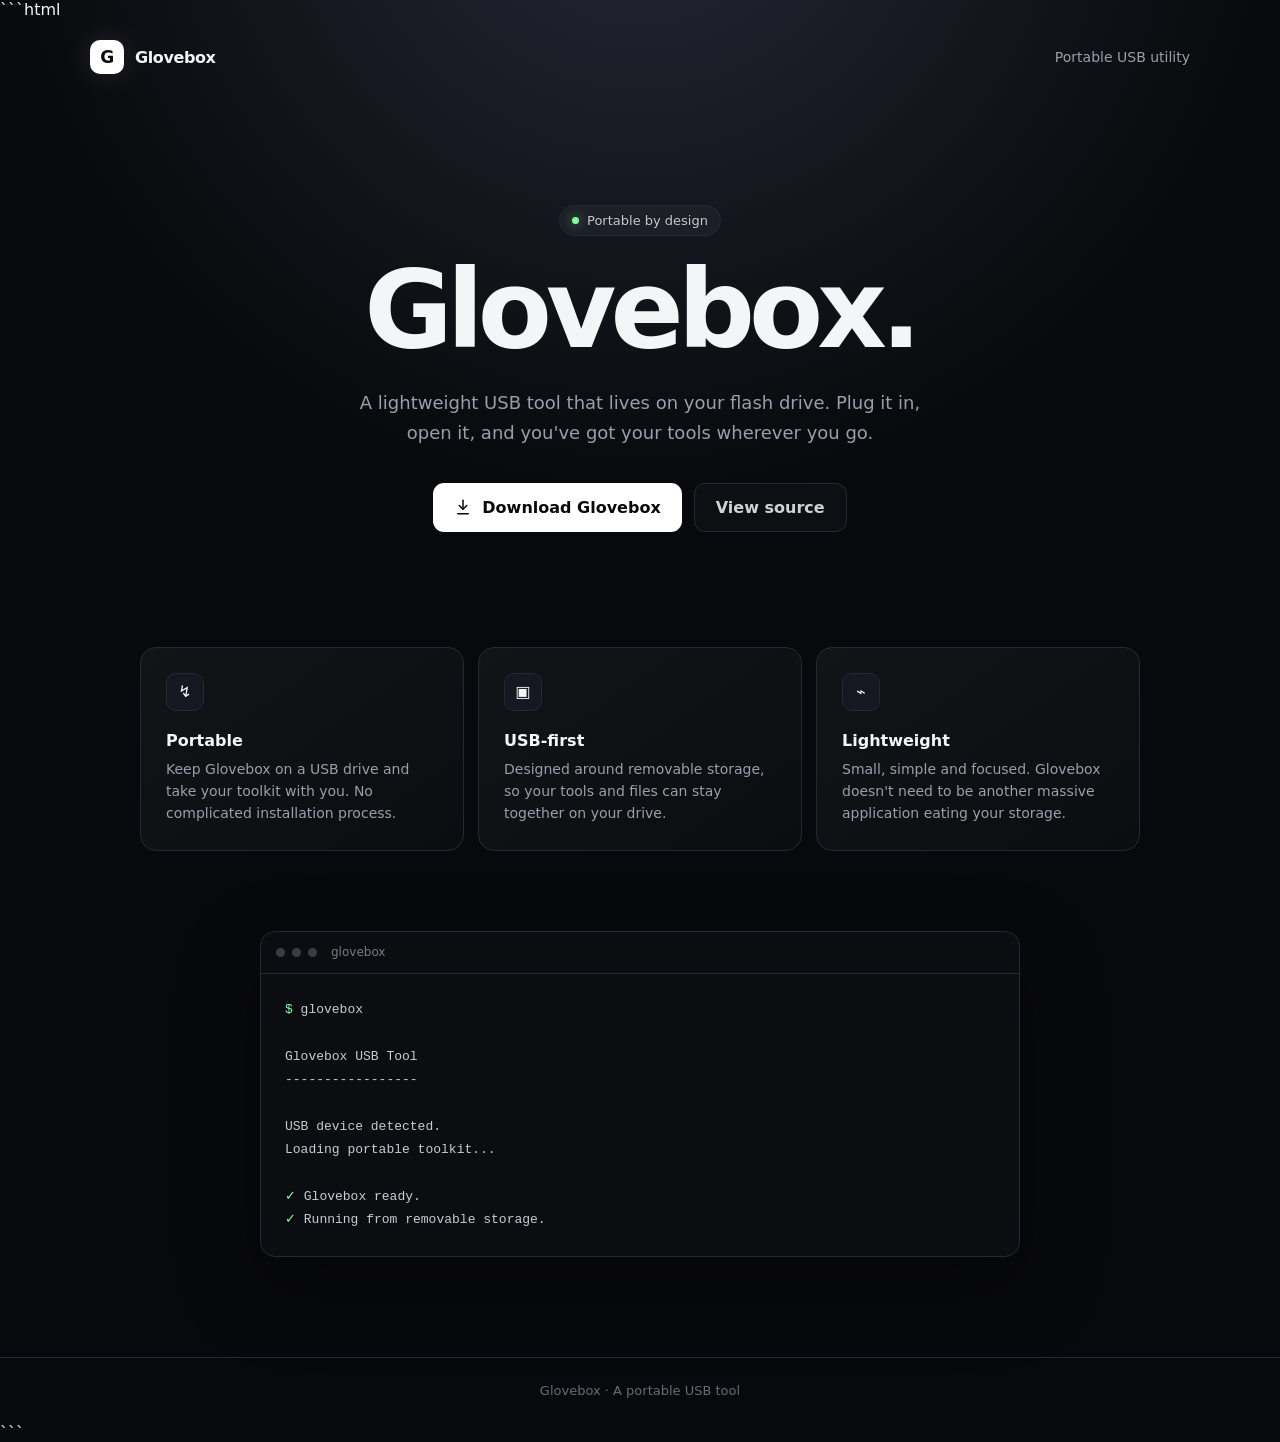
==== index.html @ 4ada73f4 "Add initial index.html for Glovebox USB Tool This is the initial commit of the index.html file, whic" ====
```html
<!DOCTYPE html>
<html lang="en">
<head>
<meta charset="UTF-8">
<meta name="viewport" content="width=device-width, initial-scale=1.0">

<title>Glovebox — USB Tool</title>
<meta name="description" content="Glovebox is a portable USB tool built to run directly from your flash drive.">

<style>
    * {
        box-sizing: border-box;
        margin: 0;
        padding: 0;
    }

    :root {
        --bg: #08090c;
        --panel: #101218;
        --panel2: #151821;
        --border: #252936;
        --text: #f4f5f7;
        --muted: #9a9fac;
        --accent: #ffffff;
    }

    body {
        min-height: 100vh;
        background:
            radial-gradient(circle at 50% -10%, #252936 0%, transparent 38%),
            var(--bg);
        color: var(--text);
        font-family: Inter, ui-sans-serif, system-ui, -apple-system, BlinkMacSystemFont, "Segoe UI", sans-serif;
        overflow-x: hidden;
    }

    a {
        color: inherit;
        text-decoration: none;
    }

    .nav {
        width: min(1100px, calc(100% - 40px));
        margin: 0 auto;
        height: 76px;
        display: flex;
        align-items: center;
        justify-content: space-between;
    }

    .brand {
        display: flex;
        align-items: center;
        gap: 11px;
        font-weight: 750;
        letter-spacing: -0.4px;
    }

    .logo {
        width: 34px;
        height: 34px;
        border-radius: 10px;
        background: #fff;
        color: #090a0d;
        display: grid;
        place-items: center;
        font-size: 17px;
        font-weight: 900;
        box-shadow: 0 0 30px rgba(255,255,255,.12);
    }

    .nav-right {
        color: var(--muted);
        font-size: 14px;
    }

    .hero {
        width: min(900px, calc(100% - 40px));
        margin: 110px auto 0;
        text-align: center;
    }

    .badge {
        display: inline-flex;
        align-items: center;
        gap: 8px;
        padding: 7px 12px;
        border: 1px solid var(--border);
        background: rgba(255,255,255,.035);
        border-radius: 999px;
        color: #c5c7ce;
        font-size: 13px;
        margin-bottom: 25px;
    }

    .dot {
        width: 7px;
        height: 7px;
        background: #7dff9c;
        border-radius: 50%;
        box-shadow: 0 0 12px rgba(125,255,156,.6);
    }

    h1 {
        font-size: clamp(58px, 10vw, 108px);
        line-height: .9;
        letter-spacing: -6px;
        font-weight: 850;
    }

    .subtitle {
        max-width: 610px;
        margin: 30px auto 0;
        color: var(--muted);
        font-size: 18px;
        line-height: 1.65;
    }

    .actions {
        display: flex;
        justify-content: center;
        gap: 12px;
        margin-top: 35px;
        flex-wrap: wrap;
    }

    .download {
        display: inline-flex;
        align-items: center;
        gap: 10px;
        background: white;
        color: #08090c;
        padding: 14px 21px;
        border-radius: 11px;
        font-weight: 750;
        transition: .2s ease;
    }

    .download:hover {
        transform: translateY(-2px);
        box-shadow: 0 12px 35px rgba(255,255,255,.12);
    }

    .download svg {
        width: 18px;
        height: 18px;
    }

    .github {
        padding: 14px 21px;
        border: 1px solid var(--border);
        background: rgba(255,255,255,.025);
        border-radius: 11px;
        color: #d0d2d8;
        font-weight: 650;
        transition: .2s ease;
    }

    .github:hover {
        background: rgba(255,255,255,.06);
    }

    .info {
        width: min(1000px, calc(100% - 40px));
        margin: 115px auto 80px;
        display: grid;
        grid-template-columns: repeat(3, 1fr);
        gap: 14px;
    }

    .card {
        border: 1px solid var(--border);
        background: linear-gradient(145deg, rgba(255,255,255,.045), rgba(255,255,255,.015));
        border-radius: 16px;
        padding: 25px;
        text-align: left;
    }

    .icon {
        width: 38px;
        height: 38px;
        border-radius: 10px;
        background: var(--panel2);
        border: 1px solid var(--border);
        display: grid;
        place-items: center;
        margin-bottom: 20px;
    }

    .card h3 {
        font-size: 16px;
        margin-bottom: 8px;
    }

    .card p {
        color: var(--muted);
        font-size: 14px;
        line-height: 1.6;
    }

    .terminal {
        width: min(760px, calc(100% - 40px));
        margin: 0 auto 100px;
        border: 1px solid var(--border);
        background: #0b0d11;
        border-radius: 15px;
        overflow: hidden;
        box-shadow: 0 30px 80px rgba(0,0,0,.35);
    }

    .terminal-top {
        height: 42px;
        border-bottom: 1px solid var(--border);
        display: flex;
        align-items: center;
        gap: 7px;
        padding: 0 15px;
    }

    .terminal-dot {
        width: 9px;
        height: 9px;
        border-radius: 50%;
        background: #3a3d46;
    }

    .terminal-title {
        margin-left: 7px;
        color: #777b86;
        font-size: 12px;
    }

    pre {
        padding: 24px;
        color: #c9ccd3;
        font-family: "SFMono-Regular", Consolas, monospace;
        font-size: 13px;
        line-height: 1.8;
        overflow-x: auto;
    }

    .green {
        color: #8affaa;
    }

    footer {
        border-top: 1px solid var(--border);
        padding: 25px 20px;
        color: #686c77;
        font-size: 13px;
        text-align: center;
    }

    @media (max-width: 700px) {
        .hero {
            margin-top: 75px;
        }

        h1 {
            letter-spacing: -4px;
        }

        .subtitle {
            font-size: 16px;
        }

        .info {
            grid-template-columns: 1fr;
            margin-top: 80px;
        }

        .nav-right {
            display: none;
        }
    }
</style>
</head>

<body>

<nav class="nav">
    <a class="brand" href="/">
        <div class="logo">G</div>
        <span>Glovebox</span>
    </a>

    <div class="nav-right">
        Portable USB utility
    </div>
</nav>

<main>

    <section class="hero">

        <div class="badge">
            <span class="dot"></span>
            Portable by design
        </div>

        <h1>Glovebox.</h1>

        <p class="subtitle">
            A lightweight USB tool that lives on your flash drive.
            Plug it in, open it, and you've got your tools wherever you go.
        </p>

        <div class="actions">
            <a class="download" href="glovebox.zip" download>
                <svg viewBox="0 0 24 24" fill="none" stroke="currentColor"
                     stroke-width="2" stroke-linecap="round" stroke-linejoin="round">
                    <path d="M12 3v12"></path>
                    <path d="m7 10 5 5 5-5"></path>
                    <path d="M5 21h14"></path>
                </svg>
                Download Glovebox
            </a>

            <a class="github" href="#">
                View source
            </a>
        </div>

    </section>

    <section class="info">

        <div class="card">
            <div class="icon">↯</div>
            <h3>Portable</h3>
            <p>
                Keep Glovebox on a USB drive and take your toolkit with you.
                No complicated installation process.
            </p>
        </div>

        <div class="card">
            <div class="icon">▣</div>
            <h3>USB-first</h3>
            <p>
                Designed around removable storage, so your tools and files
                can stay together on your drive.
            </p>
        </div>

        <div class="card">
            <div class="icon">⌁</div>
            <h3>Lightweight</h3>
            <p>
                Small, simple and focused. Glovebox doesn't need to be
                another massive application eating your storage.
            </p>
        </div>

    </section>

    <section class="terminal">

        <div class="terminal-top">
            <span class="terminal-dot"></span>
            <span class="terminal-dot"></span>
            <span class="terminal-dot"></span>
            <span class="terminal-title">glovebox</span>
        </div>

        <pre><span class="green">$</span> glovebox

Glovebox USB Tool
-----------------

USB device detected.
Loading portable toolkit...

<span class="green">✓</span> Glovebox ready.
<span class="green">✓</span> Running from removable storage.</pre>

    </section>

</main>

<footer>
    Glovebox · A portable USB tool
</footer>

</body>
</html>
```
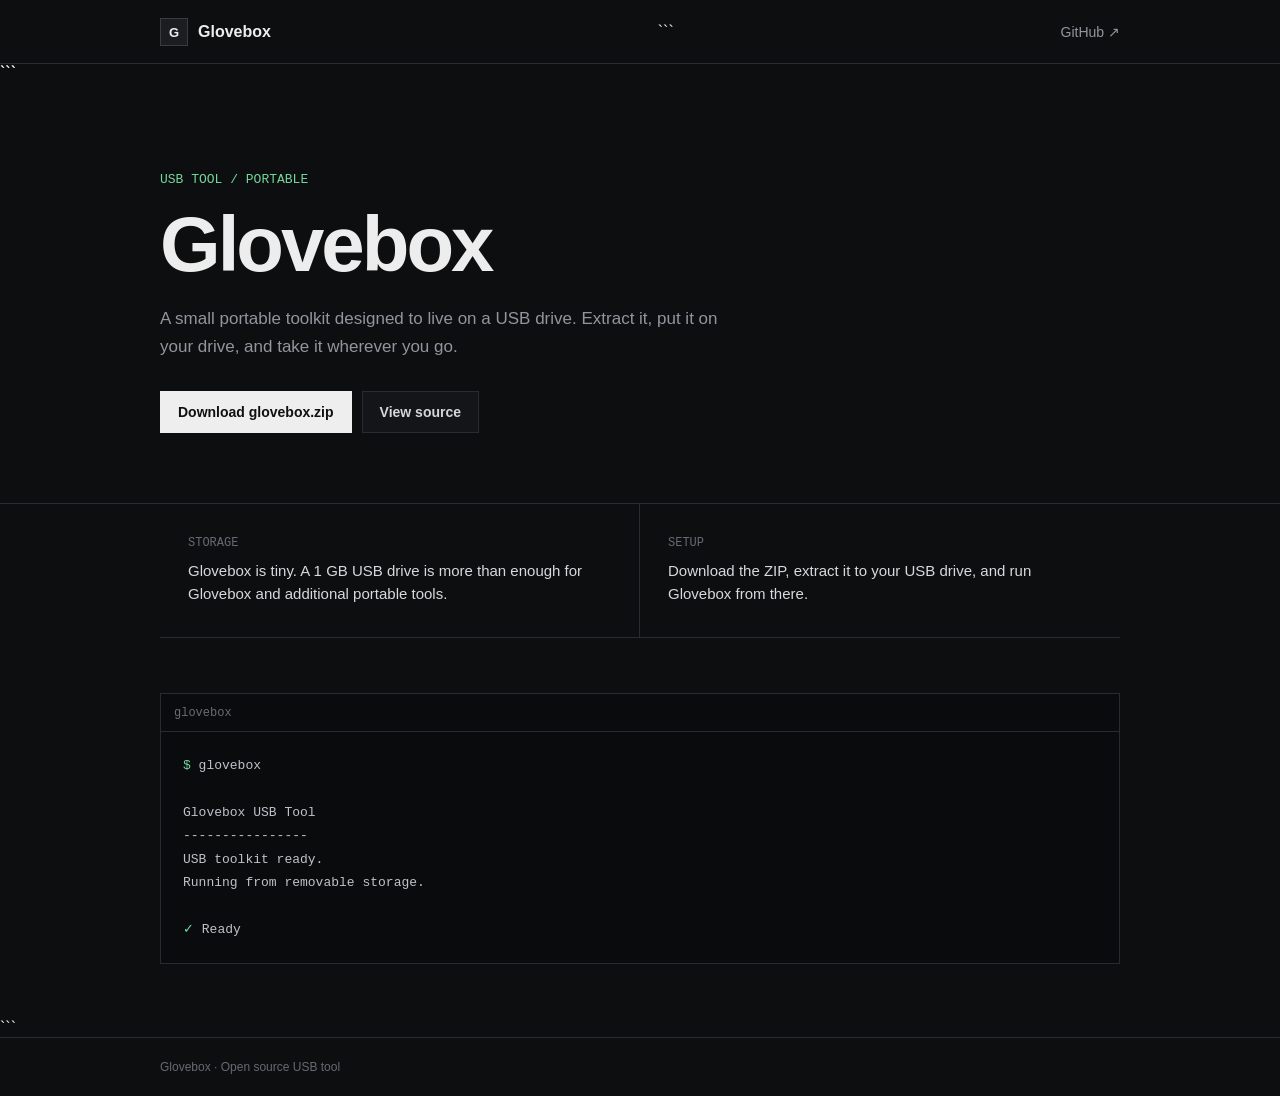
==== commit 7c3fd7d4: "Refactor index.html for improved structure and styling" ====
--- a/index.html
+++ b/index.html
@@ -1,12 +1,12 @@
-```html
 <!DOCTYPE html>
+
 <html lang="en">
 <head>
 <meta charset="UTF-8">
 <meta name="viewport" content="width=device-width, initial-scale=1.0">
 
 <title>Glovebox — USB Tool</title>
-<meta name="description" content="Glovebox is a portable USB tool built to run directly from your flash drive.">
+<meta name="description" content="Glovebox is a portable USB tool designed to run from a flash drive.">
 
 <style>
     * {
@@ -16,23 +16,20 @@
     }
 
     :root {
-        --bg: #08090c;
-        --panel: #101218;
-        --panel2: #151821;
-        --border: #252936;
-        --text: #f4f5f7;
-        --muted: #9a9fac;
-        --accent: #ffffff;
+        --bg: #0d0e10;
+        --surface: #141518;
+        --surface-hover: #191b1f;
+        --border: #292b30;
+        --text: #ededed;
+        --muted: #92959c;
+        --green: #75d69a;
     }
 
     body {
+        background: var(--bg);
+        color: var(--text);
+        font-family: -apple-system, BlinkMacSystemFont, "Segoe UI", Arial, sans-serif;
         min-height: 100vh;
-        background:
-            radial-gradient(circle at 50% -10%, #252936 0%, transparent 38%),
-            var(--bg);
-        color: var(--text);
-        font-family: Inter, ui-sans-serif, system-ui, -apple-system, BlinkMacSystemFont, "Segoe UI", sans-serif;
-        overflow-x: hidden;
     }
 
     a {
@@ -40,10 +37,18 @@
         text-decoration: none;
     }
 
+    .container {
+        width: min(960px, calc(100% - 40px));
+        margin: auto;
+    }
+
+    header {
+        height: 64px;
+        border-bottom: 1px solid var(--border);
+    }
+
     .nav {
-        width: min(1100px, calc(100% - 40px));
-        margin: 0 auto;
-        height: 76px;
+        height: 64px;
         display: flex;
         align-items: center;
         justify-content: space-between;
@@ -52,337 +57,307 @@
     .brand {
         display: flex;
         align-items: center;
-        gap: 11px;
-        font-weight: 750;
-        letter-spacing: -0.4px;
-    }
-
-    .logo {
-        width: 34px;
-        height: 34px;
-        border-radius: 10px;
-        background: #fff;
-        color: #090a0d;
+        gap: 10px;
+        font-weight: 700;
+        font-size: 16px;
+    }
+
+    .brand-icon {
+        width: 28px;
+        height: 28px;
+        border: 1px solid #3a3c42;
+        background: #1b1d21;
         display: grid;
         place-items: center;
-        font-size: 17px;
-        font-weight: 900;
-        box-shadow: 0 0 30px rgba(255,255,255,.12);
-    }
-
-    .nav-right {
+        font-size: 13px;
+        font-weight: 800;
+    }
+
+    .github-link {
         color: var(--muted);
         font-size: 14px;
     }
 
+    .github-link:hover {
+        color: var(--text);
+    }
+
     .hero {
-        width: min(900px, calc(100% - 40px));
-        margin: 110px auto 0;
-        text-align: center;
-    }
-
-    .badge {
+        padding: 90px 0 70px;
+        border-bottom: 1px solid var(--border);
+    }
+
+    .eyebrow {
+        color: var(--green);
+        font-family: monospace;
+        font-size: 13px;
+        margin-bottom: 18px;
+    }
+
+    h1 {
+        font-size: clamp(48px, 8vw, 78px);
+        line-height: 1;
+        letter-spacing: -3px;
+        font-weight: 750;
+    }
+
+    .description {
+        max-width: 590px;
+        margin-top: 22px;
+        color: var(--muted);
+        font-size: 17px;
+        line-height: 1.65;
+    }
+
+    .buttons {
+        display: flex;
+        gap: 10px;
+        margin-top: 30px;
+        flex-wrap: wrap;
+    }
+
+    .button {
         display: inline-flex;
         align-items: center;
-        gap: 8px;
-        padding: 7px 12px;
+        justify-content: center;
+        min-height: 42px;
+        padding: 0 17px;
         border: 1px solid var(--border);
-        background: rgba(255,255,255,.035);
-        border-radius: 999px;
-        color: #c5c7ce;
-        font-size: 13px;
-        margin-bottom: 25px;
-    }
-
-    .dot {
-        width: 7px;
-        height: 7px;
-        background: #7dff9c;
-        border-radius: 50%;
-        box-shadow: 0 0 12px rgba(125,255,156,.6);
-    }
-
-    h1 {
-        font-size: clamp(58px, 10vw, 108px);
-        line-height: .9;
-        letter-spacing: -6px;
-        font-weight: 850;
-    }
-
-    .subtitle {
-        max-width: 610px;
-        margin: 30px auto 0;
-        color: var(--muted);
-        font-size: 18px;
-        line-height: 1.65;
-    }
-
-    .actions {
-        display: flex;
-        justify-content: center;
-        gap: 12px;
-        margin-top: 35px;
-        flex-wrap: wrap;
-    }
-
-    .download {
-        display: inline-flex;
-        align-items: center;
-        gap: 10px;
+        font-size: 14px;
+        font-weight: 600;
+        transition: background .15s, border-color .15s;
+    }
+
+    .button.primary {
+        background: #eeeeee;
+        color: #101010;
+        border-color: #eeeeee;
+    }
+
+    .button.primary:hover {
         background: white;
-        color: #08090c;
-        padding: 14px 21px;
-        border-radius: 11px;
-        font-weight: 750;
-        transition: .2s ease;
-    }
-
-    .download:hover {
-        transform: translateY(-2px);
-        box-shadow: 0 12px 35px rgba(255,255,255,.12);
-    }
-
-    .download svg {
-        width: 18px;
-        height: 18px;
-    }
-
-    .github {
-        padding: 14px 21px;
+    }
+
+    .button.secondary {
+        background: var(--surface);
+        color: #d5d6d9;
+    }
+
+    .button.secondary:hover {
+        background: var(--surface-hover);
+        border-color: #3a3c42;
+    }
+
+    .details {
+        display: grid;
+        grid-template-columns: 1fr 1fr;
+        border-bottom: 1px solid var(--border);
+    }
+
+    .detail {
+        padding: 32px 28px;
+        border-right: 1px solid var(--border);
+    }
+
+    .detail:last-child {
+        border-right: 0;
+    }
+
+    .detail-label {
+        color: #666a72;
+        font-family: monospace;
+        font-size: 12px;
+        text-transform: uppercase;
+        margin-bottom: 10px;
+    }
+
+    .detail-value {
+        font-size: 15px;
+        color: #d8d9dc;
+        line-height: 1.5;
+    }
+
+    .terminal {
+        margin: 55px 0;
         border: 1px solid var(--border);
-        background: rgba(255,255,255,.025);
-        border-radius: 11px;
-        color: #d0d2d8;
-        font-weight: 650;
-        transition: .2s ease;
-    }
-
-    .github:hover {
-        background: rgba(255,255,255,.06);
-    }
-
-    .info {
-        width: min(1000px, calc(100% - 40px));
-        margin: 115px auto 80px;
-        display: grid;
-        grid-template-columns: repeat(3, 1fr);
-        gap: 14px;
-    }
-
-    .card {
-        border: 1px solid var(--border);
-        background: linear-gradient(145deg, rgba(255,255,255,.045), rgba(255,255,255,.015));
-        border-radius: 16px;
-        padding: 25px;
-        text-align: left;
-    }
-
-    .icon {
-        width: 38px;
+        background: #0a0b0d;
+    }
+
+    .terminal-header {
         height: 38px;
-        border-radius: 10px;
-        background: var(--panel2);
-        border: 1px solid var(--border);
-        display: grid;
-        place-items: center;
-        margin-bottom: 20px;
-    }
-
-    .card h3 {
-        font-size: 16px;
-        margin-bottom: 8px;
-    }
-
-    .card p {
-        color: var(--muted);
-        font-size: 14px;
-        line-height: 1.6;
-    }
-
-    .terminal {
-        width: min(760px, calc(100% - 40px));
-        margin: 0 auto 100px;
-        border: 1px solid var(--border);
-        background: #0b0d11;
-        border-radius: 15px;
-        overflow: hidden;
-        box-shadow: 0 30px 80px rgba(0,0,0,.35);
-    }
-
-    .terminal-top {
-        height: 42px;
-        border-bottom: 1px solid var(--border);
         display: flex;
         align-items: center;
-        gap: 7px;
-        padding: 0 15px;
-    }
-
-    .terminal-dot {
-        width: 9px;
-        height: 9px;
-        border-radius: 50%;
-        background: #3a3d46;
-    }
-
-    .terminal-title {
-        margin-left: 7px;
-        color: #777b86;
+        padding: 0 13px;
+        border-bottom: 1px solid var(--border);
+        color: #696c73;
+        font-family: monospace;
         font-size: 12px;
     }
 
-    pre {
-        padding: 24px;
-        color: #c9ccd3;
-        font-family: "SFMono-Regular", Consolas, monospace;
+    .terminal-body {
+        padding: 22px;
+        color: #bfc2c8;
+        font-family: monospace;
         font-size: 13px;
         line-height: 1.8;
         overflow-x: auto;
     }
 
-    .green {
-        color: #8affaa;
+    .prompt {
+        color: var(--green);
     }
 
     footer {
         border-top: 1px solid var(--border);
-        padding: 25px 20px;
-        color: #686c77;
-        font-size: 13px;
-        text-align: center;
-    }
-
-    @media (max-width: 700px) {
+        padding: 22px 0;
+        color: #666a72;
+        font-size: 12px;
+    }
+
+    @media (max-width: 650px) {
+        .container {
+            width: min(100% - 28px, 960px);
+        }
+
+        header,
+        .nav {
+            height: 58px;
+        }
+
         .hero {
-            margin-top: 75px;
+            padding: 65px 0 55px;
         }
 
         h1 {
-            letter-spacing: -4px;
-        }
-
-        .subtitle {
+            letter-spacing: -2px;
+        }
+
+        .description {
             font-size: 16px;
         }
 
-        .info {
+        .details {
             grid-template-columns: 1fr;
-            margin-top: 80px;
-        }
-
-        .nav-right {
-            display: none;
+        }
+
+        .detail {
+            border-right: 0;
+            border-bottom: 1px solid var(--border);
+        }
+
+        .detail:last-child {
+            border-bottom: 0;
         }
     }
 </style>
+
 </head>
 
 <body>
 
-<nav class="nav">
-    <a class="brand" href="/">
-        <div class="logo">G</div>
-        <span>Glovebox</span>
+<header>
+    <div class="container nav">
+        <a href="/" class="brand">
+            <span class="brand-icon">G</span>
+            <span>Glovebox</span>
+        </a>
+
+```
+    <a
+        class="github-link"
+        href="https://github.com/sillyjoshua/glovebox"
+        target="_blank"
+        rel="noopener"
+    >
+        GitHub ↗
     </a>
-
-    <div class="nav-right">
-        Portable USB utility
-    </div>
-</nav>
+</div>
+```
+
+</header>
 
 <main>
 
-    <section class="hero">
-
-        <div class="badge">
-            <span class="dot"></span>
-            Portable by design
-        </div>
-
-        <h1>Glovebox.</h1>
-
-        <p class="subtitle">
-            A lightweight USB tool that lives on your flash drive.
-            Plug it in, open it, and you've got your tools wherever you go.
+```
+<section class="hero">
+    <div class="container">
+
+        <div class="eyebrow">USB TOOL / PORTABLE</div>
+
+        <h1>Glovebox</h1>
+
+        <p class="description">
+            A small portable toolkit designed to live on a USB drive.
+            Extract it, put it on your drive, and take it wherever you go.
         </p>
 
-        <div class="actions">
-            <a class="download" href="glovebox.zip" download>
-                <svg viewBox="0 0 24 24" fill="none" stroke="currentColor"
-                     stroke-width="2" stroke-linecap="round" stroke-linejoin="round">
-                    <path d="M12 3v12"></path>
-                    <path d="m7 10 5 5 5-5"></path>
-                    <path d="M5 21h14"></path>
-                </svg>
-                Download Glovebox
+        <div class="buttons">
+            <a class="button primary" href="glovebox.zip" download>
+                Download glovebox.zip
             </a>
 
-            <a class="github" href="#">
+            <a
+                class="button secondary"
+                href="https://github.com/sillyjoshua/glovebox"
+                target="_blank"
+                rel="noopener"
+            >
                 View source
             </a>
         </div>
 
-    </section>
-
-    <section class="info">
-
-        <div class="card">
-            <div class="icon">↯</div>
-            <h3>Portable</h3>
-            <p>
-                Keep Glovebox on a USB drive and take your toolkit with you.
-                No complicated installation process.
-            </p>
-        </div>
-
-        <div class="card">
-            <div class="icon">▣</div>
-            <h3>USB-first</h3>
-            <p>
-                Designed around removable storage, so your tools and files
-                can stay together on your drive.
-            </p>
-        </div>
-
-        <div class="card">
-            <div class="icon">⌁</div>
-            <h3>Lightweight</h3>
-            <p>
-                Small, simple and focused. Glovebox doesn't need to be
-                another massive application eating your storage.
-            </p>
-        </div>
-
-    </section>
-
-    <section class="terminal">
-
-        <div class="terminal-top">
-            <span class="terminal-dot"></span>
-            <span class="terminal-dot"></span>
-            <span class="terminal-dot"></span>
-            <span class="terminal-title">glovebox</span>
-        </div>
-
-        <pre><span class="green">$</span> glovebox
-
-Glovebox USB Tool
------------------
-
-USB device detected.
-Loading portable toolkit...
-
-<span class="green">✓</span> Glovebox ready.
-<span class="green">✓</span> Running from removable storage.</pre>
-
-    </section>
+    </div>
+</section>
+
+<section class="container details">
+
+    <div class="detail">
+        <div class="detail-label">Storage</div>
+        <div class="detail-value">
+            Glovebox is tiny. A 1 GB USB drive is more than enough for
+            Glovebox and additional portable tools.
+        </div>
+    </div>
+
+    <div class="detail">
+        <div class="detail-label">Setup</div>
+        <div class="detail-value">
+            Download the ZIP, extract it to your USB drive, and run
+            Glovebox from there.
+        </div>
+    </div>
+
+</section>
+
+<section class="container">
+    <div class="terminal">
+
+        <div class="terminal-header">
+            glovebox
+        </div>
+
+        <div class="terminal-body">
+            <span class="prompt">$</span> glovebox<br>
+            <br>
+            Glovebox USB Tool<br>
+            ----------------<br>
+            USB toolkit ready.<br>
+            Running from removable storage.<br>
+            <br>
+            <span class="prompt">✓</span> Ready
+        </div>
+
+    </div>
+</section>
+```
 
 </main>
 
 <footer>
-    Glovebox · A portable USB tool
+    <div class="container">
+        Glovebox · Open source USB tool
+    </div>
 </footer>
 
 </body>
 </html>
-```
